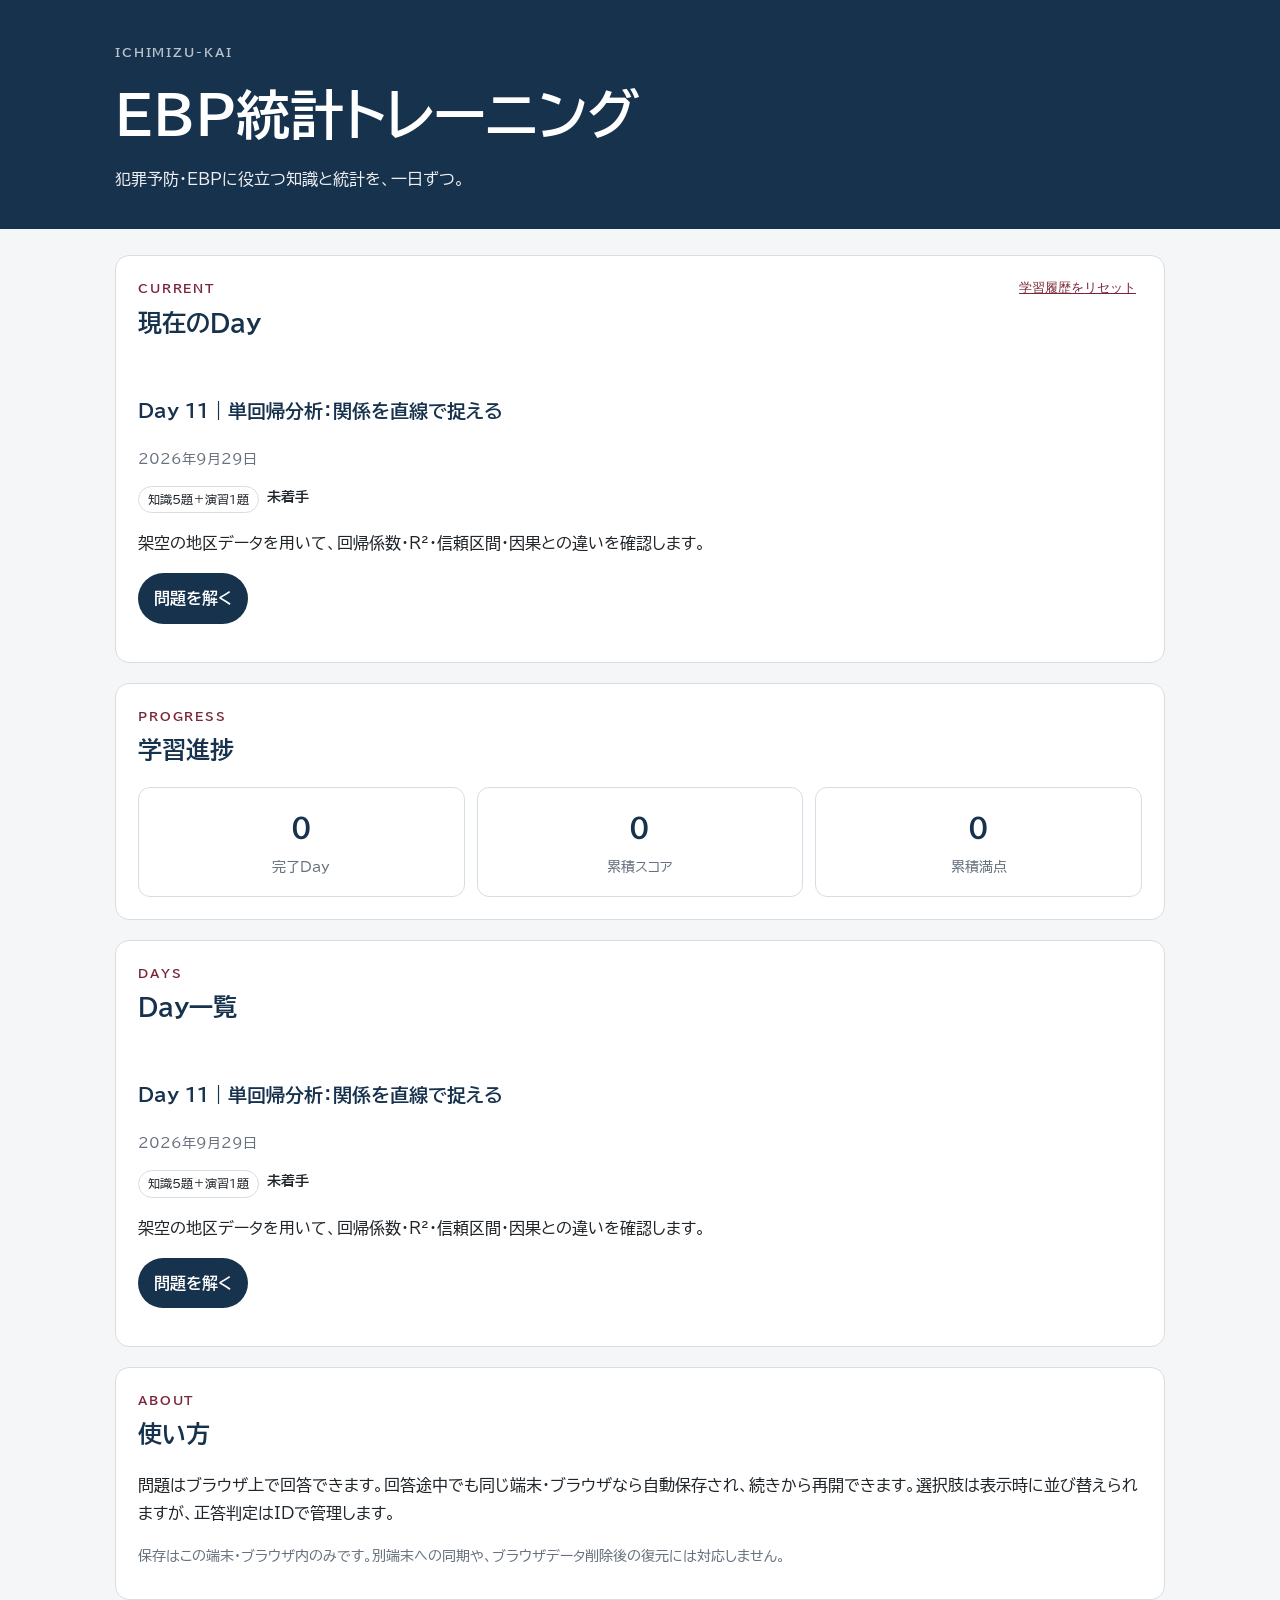
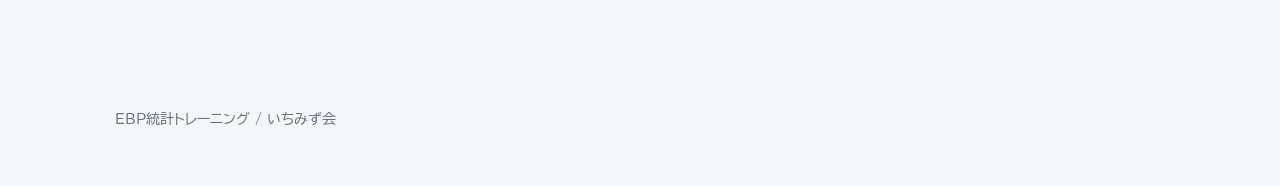
==== index.html @ ff24d5a7 "Add files via upload" ====
<!doctype html>
<html lang="ja">
<head>
  <meta charset="utf-8">
  <meta name="viewport" content="width=device-width,initial-scale=1">
  <meta name="robots" content="noindex,nofollow,noarchive">
  <title>EBP統計トレーニング</title>
  <link rel="stylesheet" href="css/style.css">
</head>
<body>
<header class="site-header">
  <div class="container">
    <p class="eyebrow">ICHIMIZU-KAI</p>
    <h1>EBP統計トレーニング</h1>
    <p class="lead">犯罪予防・EBPに役立つ知識と統計を、一日ずつ。</p>
  </div>
</header>

<main class="container">
  <section class="panel">
    <div class="section-heading">
      <div>
        <p class="kicker">CURRENT</p>
        <h2>現在のDay</h2>
      </div>
      <button id="resetAll" class="text-button" type="button">学習履歴をリセット</button>
    </div>
    <div id="currentDay"></div>
  </section>

  <section class="panel">
    <p class="kicker">PROGRESS</p>
    <h2>学習進捗</h2>
    <div class="stats-grid">
      <div class="stat"><strong id="completedDays">0</strong><span>完了Day</span></div>
      <div class="stat"><strong id="totalScore">0</strong><span>累積スコア</span></div>
      <div class="stat"><strong id="totalPossible">0</strong><span>累積満点</span></div>
    </div>
  </section>

  <section class="panel">
    <p class="kicker">DAYS</p>
    <h2>Day一覧</h2>
    <div id="dayList"></div>
  </section>

  <section class="panel compact">
    <p class="kicker">ABOUT</p>
    <h2>使い方</h2>
    <p>問題はブラウザ上で回答できます。回答途中でも同じ端末・ブラウザなら自動保存され、続きから再開できます。選択肢は表示時に並び替えられますが、正答判定はIDで管理します。</p>
    <p class="muted">保存はこの端末・ブラウザ内のみです。別端末への同期や、ブラウザデータ削除後の復元には対応しません。</p>
  </section>
</main>

<footer class="site-footer"><div class="container"><p>EBP統計トレーニング / いちみず会</p></div></footer>
<script src="js/app.js"></script>
</body>
</html>
---- css/style.css ----
@import url('https://fonts.googleapis.com/css2?family=BIZ+UDPGothic:wght@400;700&display=swap');
:root{
  --navy:#17324d;
  --ink:#20252a;
  --red:#7a263a;
  --paper:#f5f6f7;
  --line:#d8dde2;
  --white:#fff;
  --muted:#66717d;
  --good:#2f6f44;
  --bad:#8a2430;
  --radius:14px;
}
*{box-sizing:border-box}
body{margin:0;font-family:"BIZ UDPGothic","Yu Gothic",sans-serif;color:var(--ink);background:var(--paper);line-height:1.75}
a{color:var(--navy)}
.container{width:min(1050px,calc(100% - 28px));margin:auto}
.site-header{background:var(--navy);color:white;padding:42px 0 36px}
.compact-header{padding:22px 0}
.site-header h1{margin:.2rem 0;font-size:clamp(2rem,5vw,3.4rem)}
.compact-header h1{font-size:1.8rem}
.eyebrow,.kicker{font-size:.78rem;font-weight:700;letter-spacing:.15em;margin:0;color:var(--red)}
.site-header .eyebrow{color:white;opacity:.7}
.lead{margin:0;opacity:.92}
main{padding:26px 0 52px}
.panel{background:white;border:1px solid var(--line);border-radius:var(--radius);padding:22px;margin-bottom:20px}
.panel.compact{padding-bottom:16px}
h2{margin:.1rem 0 1rem;color:var(--navy)}
h3{color:var(--navy)}
.section-heading{display:flex;justify-content:space-between;gap:16px;align-items:flex-start}
.stats-grid{display:grid;grid-template-columns:repeat(3,1fr);gap:12px}
.stat{border:1px solid var(--line);border-radius:12px;padding:16px;text-align:center}
.stat strong{display:block;font-size:1.7rem;color:var(--navy)}
.stat span{font-size:.85rem;color:var(--muted)}
.day-card{border-top:1px solid var(--line);padding:16px 0}
.day-card:first-child{border-top:0}
.meta{display:flex;gap:8px;flex-wrap:wrap;margin:.4rem 0}
.badge{display:inline-block;border:1px solid var(--line);border-radius:999px;padding:.12rem .55rem;font-size:.78rem}
.status{font-size:.85rem;font-weight:700}
.status.done{color:var(--good)}
.status.progress{color:var(--red)}
.button{display:inline-block;border:0;border-radius:999px;background:var(--navy);color:white;padding:.7rem 1rem;font:inherit;font-weight:700;text-decoration:none;cursor:pointer}
.button.secondary{background:white;color:var(--navy);border:1px solid var(--navy)}
.text-button{border:0;background:none;color:var(--red);text-decoration:underline;cursor:pointer}
.downloads{display:flex;gap:10px;flex-wrap:wrap;margin-top:12px}
.progress-bar{height:10px;background:#e7ebee;border-radius:999px;overflow:hidden}
.progress-bar>div{height:100%;background:var(--navy);width:0}
.muted{color:var(--muted);font-size:.9rem}
.choice-list{display:grid;gap:10px;margin:18px 0}
.choice{border:1px solid var(--line);border-radius:10px;padding:12px;display:flex;gap:10px;align-items:flex-start;cursor:pointer}
.choice:hover{border-color:#8ba0b2}
.choice input{margin-top:.4rem}
.feedback{border-left:4px solid var(--navy);background:#f7f9fa;padding:14px;margin-top:16px}
.feedback.correct{border-color:var(--good)}
.feedback.incorrect{border-color:var(--bad)}
.hidden{display:none!important}
.exercise-note{background:#faf8f2;border:1px solid #e6dfcf;border-radius:10px;padding:14px;margin:12px 0}
.site-footer{padding:20px 0 40px;color:var(--muted);font-size:.9rem}
@media(max-width:700px){
  .stats-grid{grid-template-columns:1fr}
  .section-heading{display:block}
  .container{width:min(100% - 20px,1050px)}
  .panel{padding:17px}
  .button{width:100%;text-align:center}
}
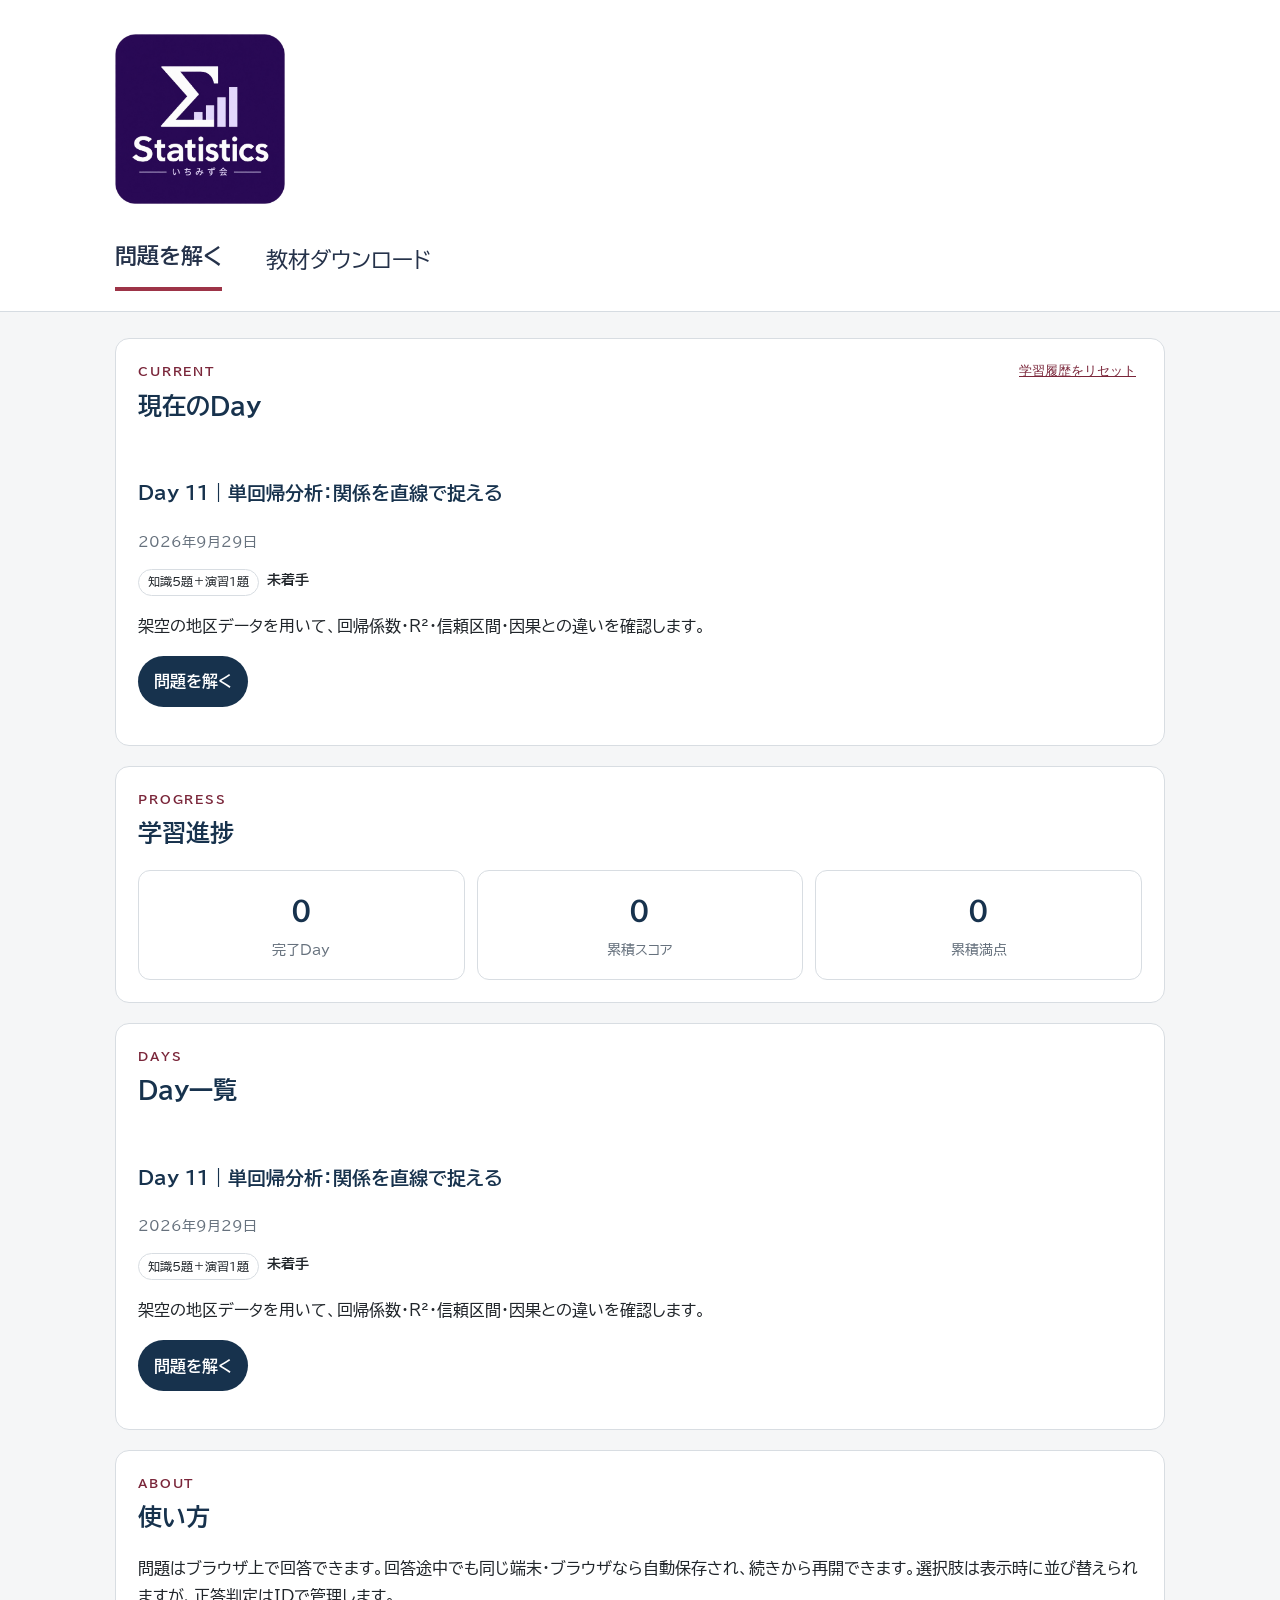
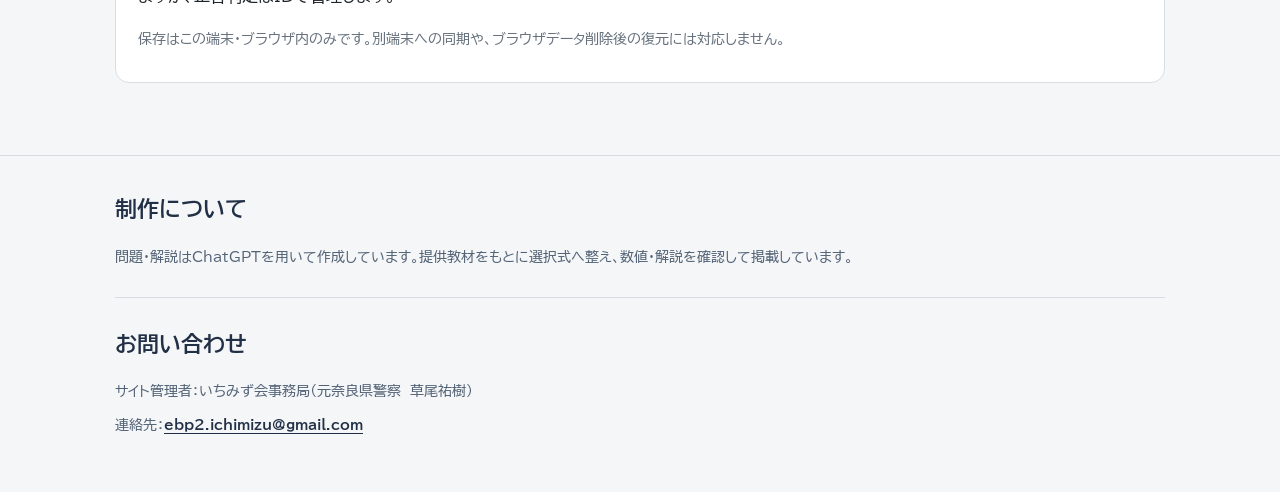
==== commit 819eee30: "Add files via upload" ====
--- a/index.html
+++ b/index.html
@@ -8,11 +8,13 @@
   <link rel="stylesheet" href="css/style.css">
 </head>
 <body>
-<header class="site-header">
+<header class="site-header stat-legacy-header">
   <div class="container">
-    <p class="eyebrow">ICHIMIZU-KAI</p>
-    <h1>EBP統計トレーニング</h1>
-    <p class="lead">犯罪予防・EBPに役立つ知識と統計を、一日ずつ。</p>
+    <img class="stat-logo" src="assets/statistics-logo.png" alt="Statistics いちみず会">
+    <nav class="stat-top-nav" aria-label="主要メニュー">
+      <a class="active" href="#days">問題を解く</a>
+      <a href="#downloads">教材ダウンロード</a>
+    </nav>
   </div>
 </header>
 
@@ -38,13 +40,13 @@
     </div>
   </section>
 
-  <section class="panel">
+  <section class="panel" id="days">
     <p class="kicker">DAYS</p>
     <h2>Day一覧</h2>
     <div id="dayList"></div>
   </section>
 
-  <section class="panel compact">
+  <section class="panel compact" id="downloads">
     <p class="kicker">ABOUT</p>
     <h2>使い方</h2>
     <p>問題はブラウザ上で回答できます。回答途中でも同じ端末・ブラウザなら自動保存され、続きから再開できます。選択肢は表示時に並び替えられますが、正答判定はIDで管理します。</p>
@@ -52,7 +54,20 @@
   </section>
 </main>
 
-<footer class="site-footer"><div class="container"><p>EBP統計トレーニング / いちみず会</p></div></footer>
+<footer class="site-footer stat-footer">
+  <div class="container">
+    <section class="footer-section">
+      <h2>制作について</h2>
+      <p>問題・解説はChatGPTを用いて作成しています。提供教材をもとに選択式へ整え、数値・解説を確認して掲載しています。</p>
+    </section>
+    <hr class="footer-rule">
+    <section class="footer-section">
+      <h2>お問い合わせ</h2>
+      <p>サイト管理者：いちみず会事務局（元奈良県警察　草尾祐樹）</p>
+      <p>連絡先：<a href="mailto:ebp2.ichimizu@gmail.com">ebp2.ichimizu@gmail.com</a></p>
+    </section>
+  </div>
+</footer>
 <script src="js/app.js"></script>
 </body>
 </html>
--- a/css/style.css
+++ b/css/style.css
@@ -63,3 +63,41 @@
   .panel{padding:17px}
   .button{width:100%;text-align:center}
 }
+
+.day-nav{display:flex;justify-content:space-between;align-items:center;gap:12px;margin-bottom:14px}
+.compact-button{width:auto}
+@media(max-width:700px){
+  .day-nav{align-items:stretch}
+  .day-nav .compact-button{width:auto;min-width:8.5rem}
+}
+
+.input-block{display:block;margin:16px 0}
+.input-block span{display:block;font-weight:700;margin-bottom:6px}
+.input-block input,.input-block textarea{
+  width:100%;
+  border:1px solid #b8c0c7;
+  border-radius:10px;
+  padding:.8rem;
+  font:inherit;
+  background:#fff;
+}
+.input-block textarea{resize:vertical}
+
+/* v1.4: preserve the former Statistics header/logo style */
+.stat-legacy-header{background:#fff;color:#1f2940;padding:34px 0 20px;border-bottom:1px solid #d6dce2}
+.stat-logo{display:block;width:170px;height:auto;margin:0 0 34px}
+.stat-top-nav{display:flex;gap:44px;align-items:flex-end}
+.stat-top-nav a{color:#25324a;text-decoration:none;font-size:1.35rem;padding-bottom:12px}
+.stat-top-nav a.active{font-weight:700;border-bottom:4px solid #9d3447}
+.stat-top-nav a:hover{text-decoration:underline;text-underline-offset:5px}
+.stat-footer{background:#f5f6f7;color:#526276;padding:34px 0 46px;border-top:1px solid #d6dce2}
+.stat-footer h2{color:#223047;margin:.1rem 0 .9rem}
+.stat-footer p{margin:.55rem 0}
+.stat-footer a{color:#223047;font-weight:700;text-underline-offset:3px}
+.footer-rule{border:0;border-top:1px solid #d6dce2;margin:28px 0}
+@media(max-width:700px){
+  .stat-legacy-header{padding-top:24px}
+  .stat-logo{width:118px;margin-bottom:26px}
+  .stat-top-nav{gap:32px}
+  .stat-top-nav a{font-size:1.12rem}
+}
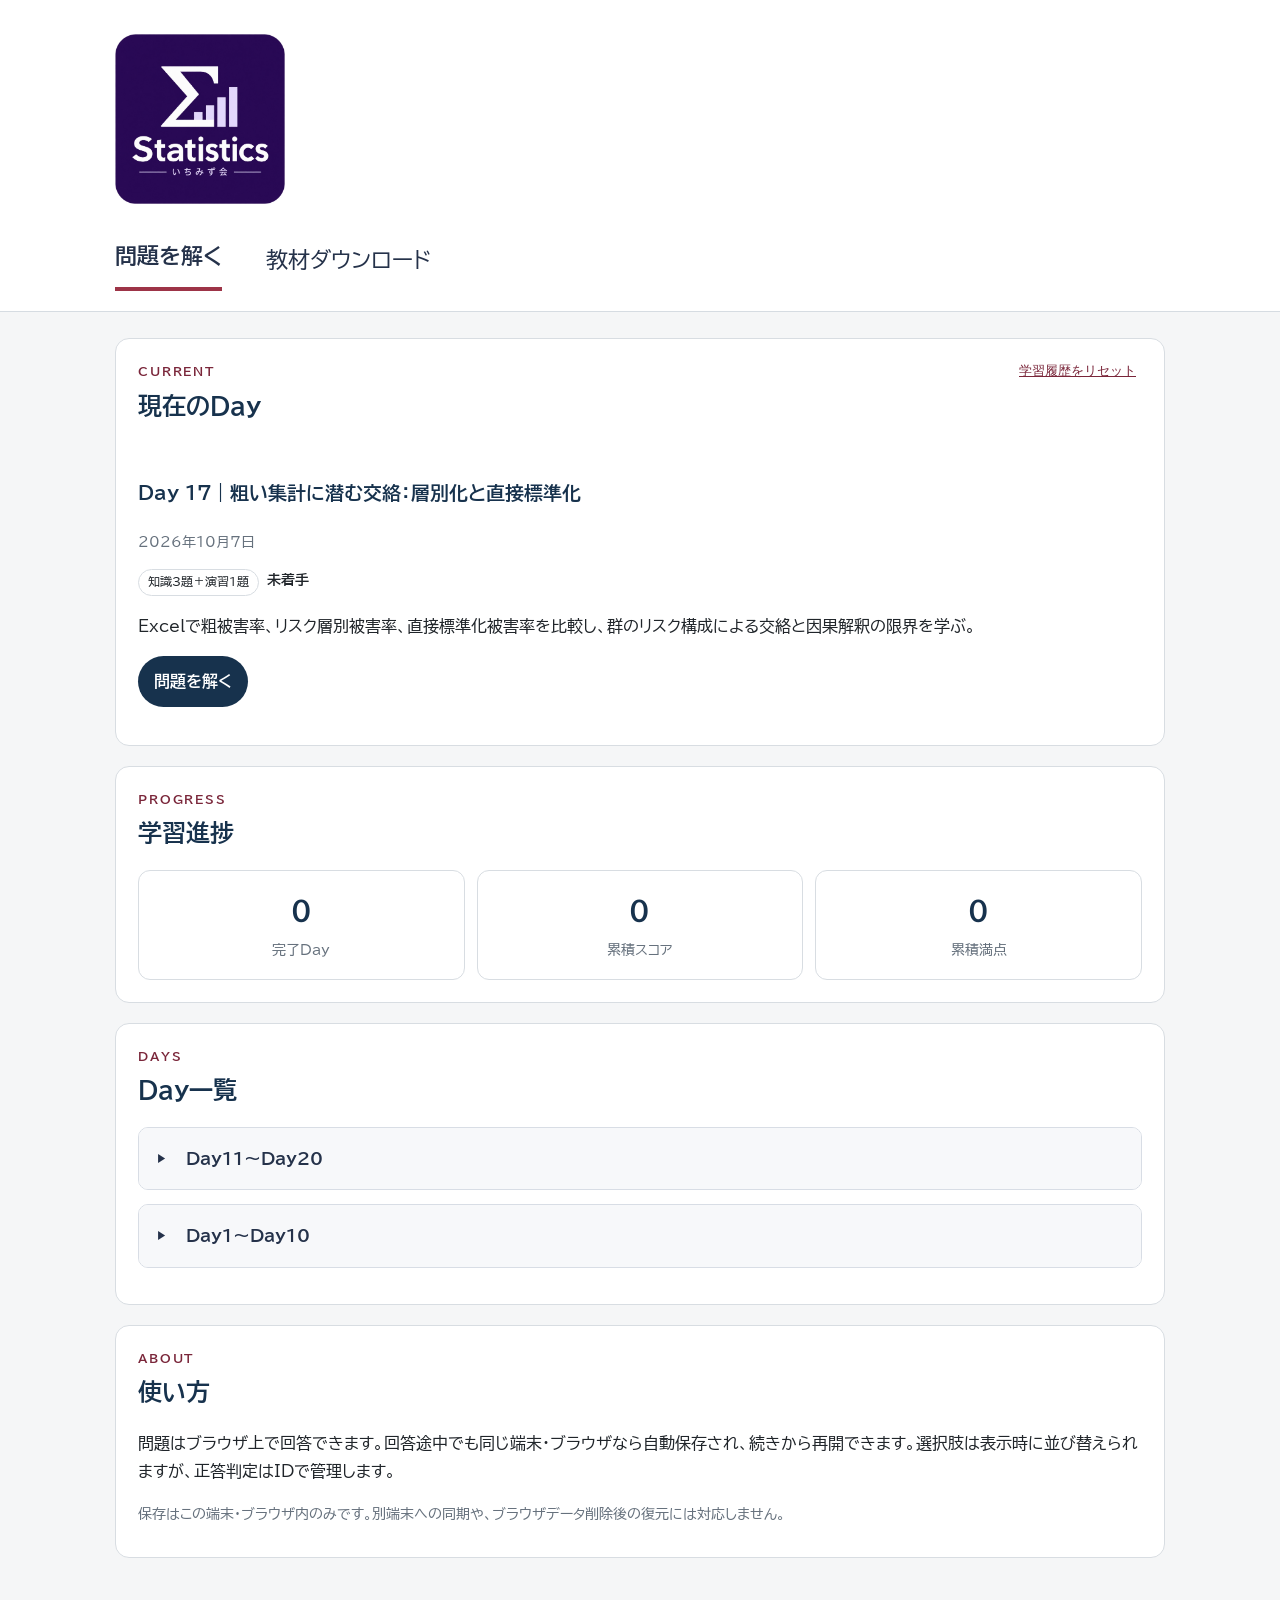
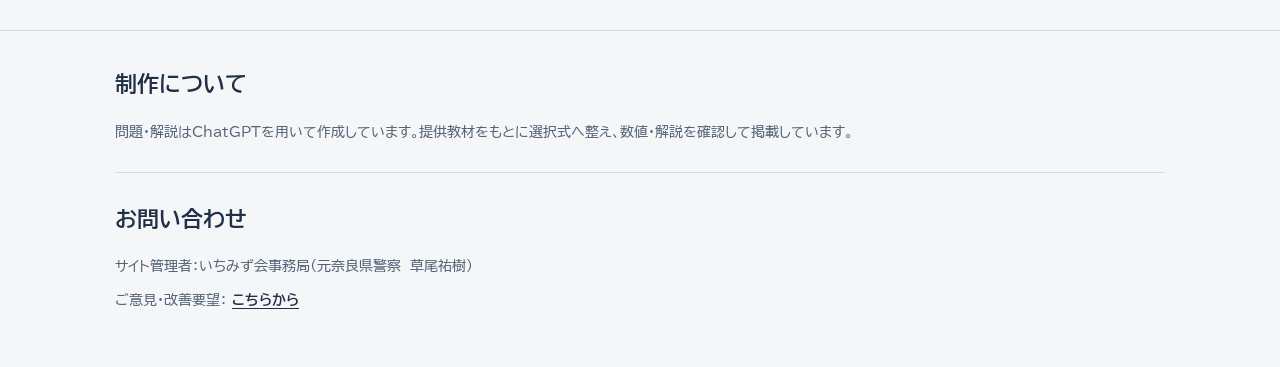
==== commit 8dec9da6: "Update index.html" ====
--- a/index.html
+++ b/index.html
@@ -64,7 +64,9 @@
     <section class="footer-section">
       <h2>お問い合わせ</h2>
       <p>サイト管理者：いちみず会事務局（元奈良県警察　草尾祐樹）</p>
-      <p>連絡先：<a href="mailto:ebp2.ichimizu@gmail.com">ebp2.ichimizu@gmail.com</a></p>
+      <p>ご意見・改善要望：
+    <a href="https://sites.google.com/view/ichimizu-request-reception/%E3%83%9B%E3%83%BC%E3%83%A0">
+      こちらから</a></p>
     </section>
   </div>
 </footer>
--- a/css/style.css
+++ b/css/style.css
@@ -101,3 +101,47 @@
   .stat-top-nav{gap:32px}
   .stat-top-nav a{font-size:1.12rem}
 }
+
+
+/* v1.6: Day一覧を10日単位で折りたたむ */
+.day-range{
+  margin:0 0 14px;
+  border:1px solid #d8dde5;
+  border-radius:10px;
+  background:#fff;
+  overflow:hidden;
+}
+.day-range summary{
+  cursor:pointer;
+  list-style:none;
+  padding:16px 18px;
+  font-weight:700;
+  font-size:1.05rem;
+  color:#25324a;
+  background:#f7f8fa;
+  user-select:none;
+}
+.day-range summary::-webkit-details-marker{display:none}
+.day-range summary::before{
+  content:"▶";
+  display:inline-block;
+  width:1.35em;
+  margin-right:6px;
+  transition:transform .15s ease;
+}
+.day-range[open] summary::before{
+  transform:rotate(90deg);
+}
+.day-range[open] summary{
+  border-bottom:1px solid #d8dde5;
+}
+.day-range-grid{
+  display:grid;
+  gap:16px;
+  padding:16px;
+}
+@media(min-width:760px){
+  .day-range-grid{
+    grid-template-columns:repeat(2,minmax(0,1fr));
+  }
+}
